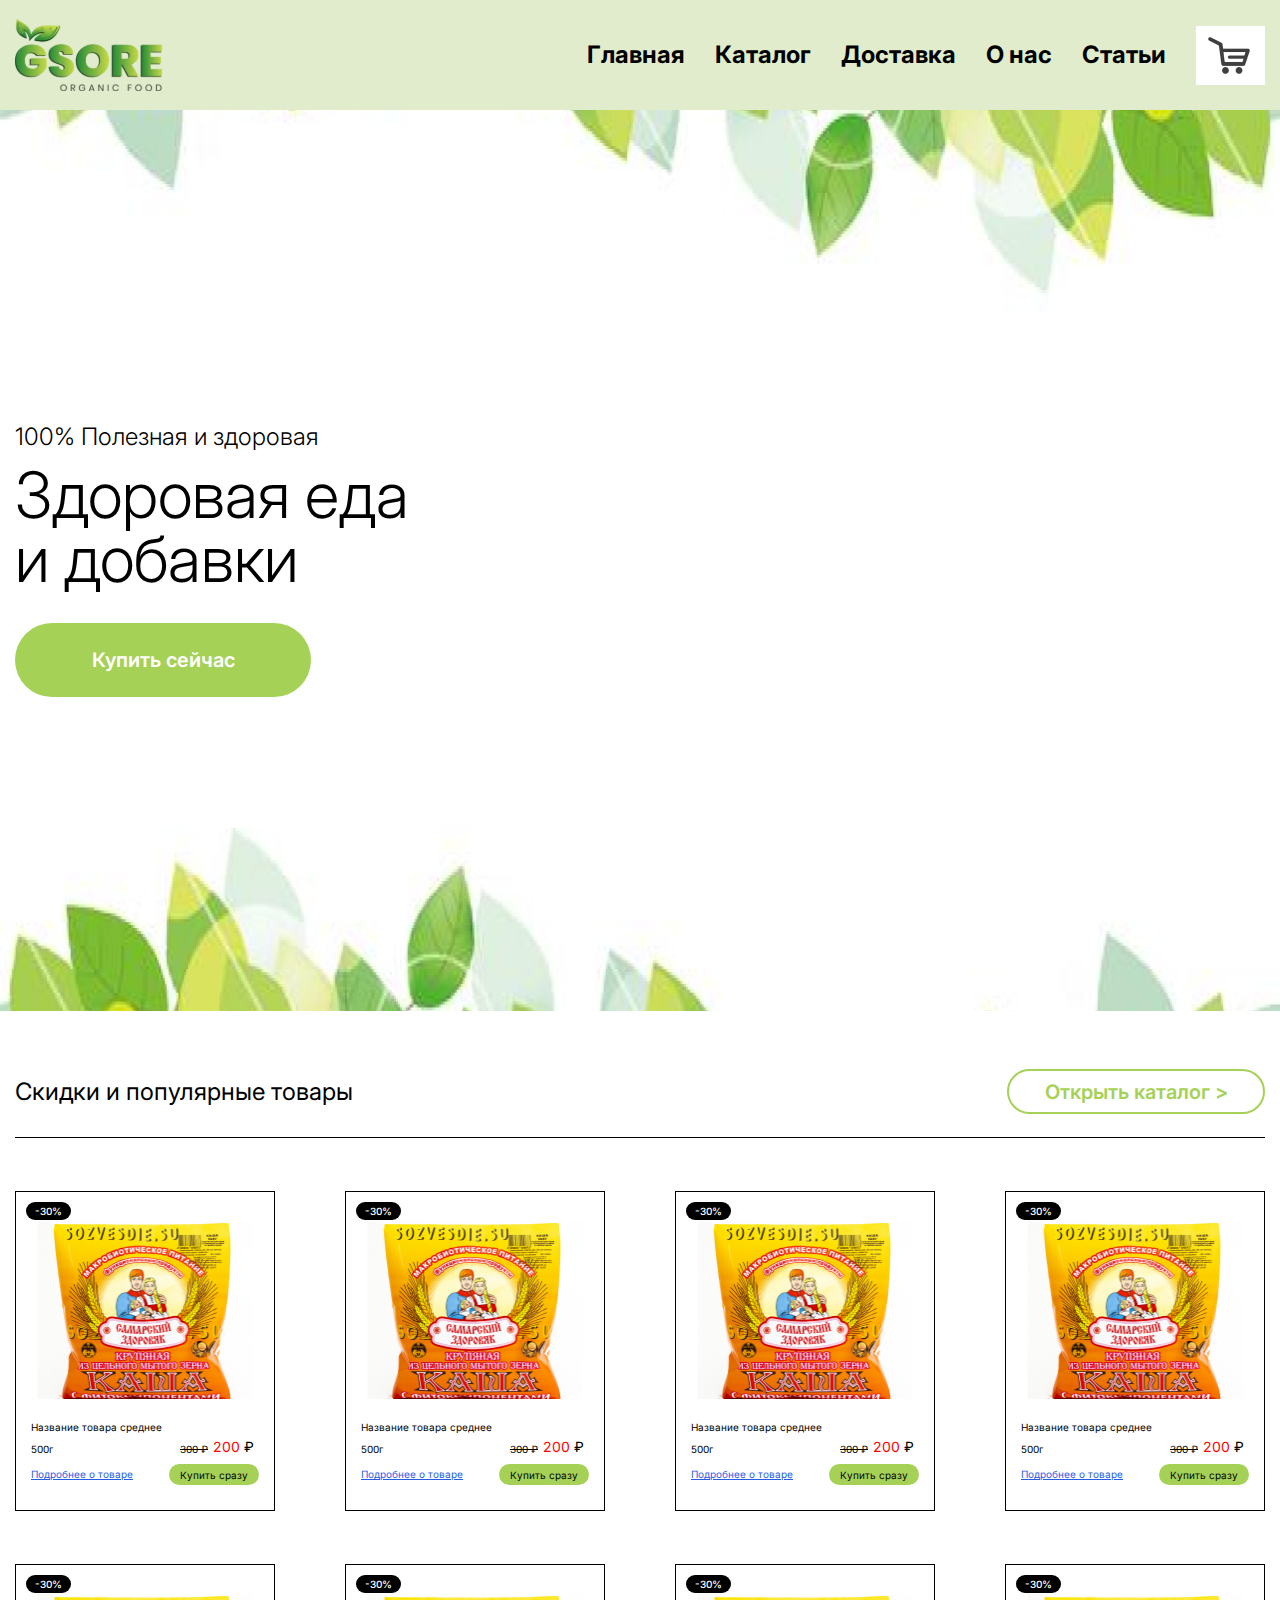
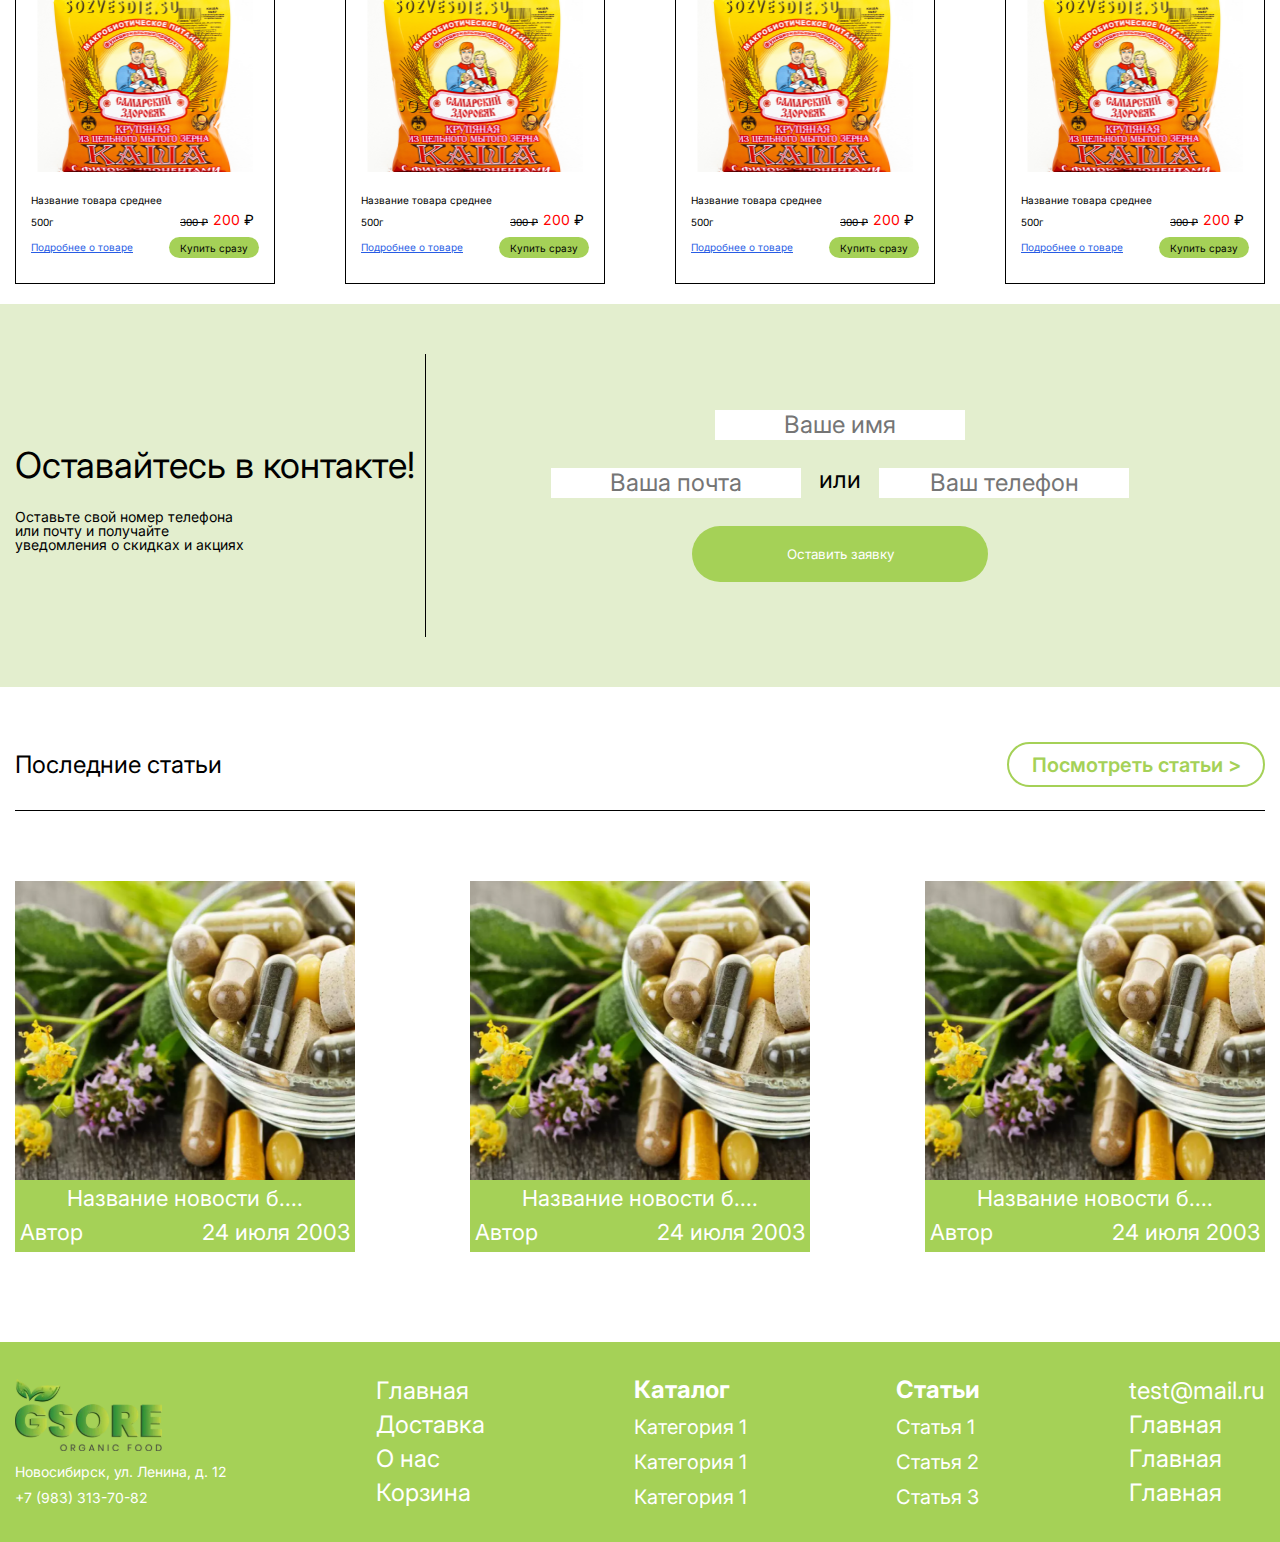
==== src/index.html @ dcba1edc "Каталог" ====
<!doctype html>
<html lang="en">
<head>
    <meta charset="UTF-8">
    <meta name="viewport"
          content="width=device-width, user-scalable=no, initial-scale=1.0, maximum-scale=1.0, minimum-scale=1.0">
    <meta http-equiv="X-UA-Compatible" content="ie=edge">
    <title>GSore</title>
    <link rel="stylesheet" href="css/reset.css">
    <link rel="stylesheet" href="css/style.css">
</head>
<body>
<header>
    <div class="container mr_flex">
        <div class="logo"><svg width="147" height="72" viewBox="0 0 147 72" fill="none" xmlns="http://www.w3.org/2000/svg" xmlns:xlink="http://www.w3.org/1999/xlink">
            <rect width="147" height="72" fill="url(#pattern0)"/>
            <defs>
                <pattern id="pattern0" patternContentUnits="objectBoundingBox" width="1" height="1">
                    <use xlink:href="#image0_10_17" transform="translate(0 -0.00529543) scale(0.00334448 0.00682832)"/>
                </pattern>
                <image id="image0_10_17" width="299" height="148" xlink:href="[data-uri]"/>
            </defs>
        </svg>
        </div>
        <div class="nav">
            <a href="index.html" class="nav-text">Главная</a>
            <a href="catalog.html" class="nav-text">Каталог</a>
            <a href="#" class="nav-text">Доставка</a>
            <a href="#" class="nav-text">О нас</a>
            <a href="#" class="nav-text">Статьи</a>
            <div class="nav-cart"><img src="img/cart.png"  class="nav-cart" alt="Oops im sorry">
            </div>
        </div>
    </div>
</header>
<main>
    <section class="hero">
        <div class="container hero_flex">
            <div class="title_container">
                <p class="health">100% Полезная и здоровая</p>
                <h1 class="food">Здоровая еда<br>и добавки</h1>
                <button class="buy-now">Купить сейчас</button>
            </div>
        </div>
    </section>
    <section class="products">
        <div class="container">
            <div class="inf_container">
                <p class="left_part">Скидки и популярные товары</p>
                <button  class="right_part">Открыть каталог ></button>
            </div>
            <hr>
            <div class="item-list">
                <div class="item">
                    <div class="sale-count">-30%</div>
                    <div class="item_container">
                        <div class="item-pic">
                            <img class="item-pic" src="img/sozvezdie.png" alt="Oops!!">
                        </div>
                        <div class="item-title-container item-text">Название товара среднее</div>
                        <div class="weight_price">
                            <p class="weight item-text">500г</p>
                            <div class="price">
                                <p class="old_price item-text">300 ₽</p>
                                <p class="new_price"><span class="red">200</span> ₽</p>
                            </div>
                        </div>
                        <div class="buy_more">
                            <a href="#" class="more item-text">Подробнее о товаре</a>
                            <button class="buy item-text">Купить сразу</button>
                        </div>
                    </div>
                </div>
                <div class="item">
                    <div class="sale-count">-30%</div>
                    <div class="item_container">
                        <div class="item-pic">
                            <img class="item-pic" src="img/sozvezdie.png" alt="Oops!!">
                        </div>
                        <div class="item-title-container item-text">Название товара среднее</div>
                        <div class="weight_price">
                            <p class="weight item-text">500г</p>
                            <div class="price">
                                <p class="old_price item-text">300 ₽</p>
                                <p class="new_price"><span class="red">200</span> ₽</p>
                            </div>
                        </div>
                        <div class="buy_more">
                            <a href="#" class="more item-text">Подробнее о товаре</a>
                            <button class="buy item-text">Купить сразу</button>
                        </div>
                    </div>
                </div>
                <div class="item">
                    <div class="sale-count">-30%</div>
                    <div class="item_container">
                        <div class="item-pic">
                            <img class="item-pic" src="img/sozvezdie.png" alt="Oops!!">
                        </div>
                        <div class="item-title-container item-text">Название товара среднее</div>
                        <div class="weight_price">
                            <p class="weight item-text">500г</p>
                            <div class="price">
                                <p class="old_price item-text">300 ₽</p>
                                <p class="new_price"><span class="red">200</span> ₽</p>
                            </div>
                        </div>
                        <div class="buy_more">
                            <a href="#" class="more item-text">Подробнее о товаре</a>
                            <button class="buy item-text">Купить сразу</button>
                        </div>
                    </div>
                </div>
                <div class="item">
                    <div class="sale-count">-30%</div>
                    <div class="item_container">
                        <div class="item-pic">
                            <img class="item-pic" src="img/sozvezdie.png" alt="Oops!!">
                        </div>
                        <div class="item-title-container item-text">Название товара среднее</div>
                        <div class="weight_price">
                            <p class="weight item-text">500г</p>
                            <div class="price">
                                <p class="old_price item-text">300 ₽</p>
                                <p class="new_price"><span class="red">200</span> ₽</p>
                            </div>
                        </div>
                        <div class="buy_more">
                            <a href="#" class="more item-text">Подробнее о товаре</a>
                            <button class="buy item-text">Купить сразу</button>
                        </div>
                    </div>
                </div>
            </div>
            <div class="item-list">
                <div class="item">
                    <div class="sale-count">-30%</div>
                    <div class="item_container">
                        <div class="item-pic">
                            <img class="item-pic" src="img/sozvezdie.png" alt="Oops!!">
                        </div>
                        <div class="item-title-container item-text">Название товара среднее</div>
                        <div class="weight_price">
                            <p class="weight item-text">500г</p>
                            <div class="price">
                                <p class="old_price item-text">300 ₽</p>
                                <p class="new_price"><span class="red">200</span> ₽</p>
                            </div>
                        </div>
                        <div class="buy_more">
                            <a href="#" class="more item-text">Подробнее о товаре</a>
                            <button class="buy item-text">Купить сразу</button>
                        </div>
                    </div>
                </div>
                <div class="item">
                    <div class="sale-count">-30%</div>
                    <div class="item_container">
                        <div class="item-pic">
                            <img class="item-pic" src="img/sozvezdie.png" alt="Oops!!">
                        </div>
                        <div class="item-title-container item-text">Название товара среднее</div>
                        <div class="weight_price">
                            <p class="weight item-text">500г</p>
                            <div class="price">
                                <p class="old_price item-text">300 ₽</p>
                                <p class="new_price"><span class="red">200</span> ₽</p>
                            </div>
                        </div>
                        <div class="buy_more">
                            <a href="#" class="more item-text">Подробнее о товаре</a>
                            <button class="buy item-text">Купить сразу</button>
                        </div>
                    </div>
                </div>
                <div class="item">
                    <div class="sale-count">-30%</div>
                    <div class="item_container">
                        <div class="item-pic">
                            <img class="item-pic" src="img/sozvezdie.png" alt="Oops!!">
                        </div>
                        <div class="item-title-container item-text">Название товара среднее</div>
                        <div class="weight_price">
                            <p class="weight item-text">500г</p>
                            <div class="price">
                                <p class="old_price item-text">300 ₽</p>
                                <p class="new_price"><span class="red">200</span> ₽</p>
                            </div>
                        </div>
                        <div class="buy_more">
                            <a href="#" class="more item-text">Подробнее о товаре</a>
                            <button class="buy item-text">Купить сразу</button>
                        </div>
                    </div>
                </div>
                <div class="item">
                    <div class="sale-count">-30%</div>
                    <div class="item_container">
                        <div class="item-pic">
                            <img class="item-pic" src="img/sozvezdie.png" alt="Oops!!">
                        </div>
                        <div class="item-title-container item-text">Название товара среднее</div>
                        <div class="weight_price">
                            <p class="weight item-text">500г</p>
                            <div class="price">
                                <p class="old_price item-text">300 ₽</p>
                                <p class="new_price"><span class="red">200</span> ₽</p>
                            </div>
                        </div>
                        <div class="buy_more">
                            <a href="#" class="more item-text">Подробнее о товаре</a>
                            <button class="buy item-text">Купить сразу</button>
                        </div>
                    </div>
                </div>
            </div>
        </div>
    </section>
    <section class="contacts">
        <div class="container contacts_flex">
            <div class="contact_title_container">
                <h2 class="stay">Оставайтесь в контакте!</h2>
                <p class="description">Оставьте свой номер телефона<br>
                    или почту и получайте<br>
                    уведомления о скидках и акциях</p>
            </div>
            <div class="forms">
                <div class="form_name">
                    <input class="form_height form_text" type="text" placeholder="Ваше имя">
                </div>
                <br><br>
                <div class="email_tel">
                    <input class="form_height form_text" type="email" placeholder="Ваша почта">
                    <p class="or form_text">или</p>
                    <input class="form_height form_text" type="tel" placeholder="Ваш телефон">
                </div>
                <br><br>
                <div class="submit_application">
                    <input class="submit_application_" type="submit" value="Оставить заявку">
                </div>
            </div>
        </div>
    </section>
    <section class="articles">
        <div class="container">
            <div class="inf_container">
                <p class="left_part">Последние статьи</p>
                <button  class="right_part">Посмотреть статьи ></button>
            </div>
            <hr>
            <div class="articles_list">
                <article>
                    <div class="arcticle_pic">
                        <img  class="arcticle_pic" src="img/health.png" alt="Oops im sorry!!!">
                    </div>
                    <div class="article_title_container">
                    <p class="name white-big">Название новости б....</p>
                    <div class="article_inf_container">
                        <p class="author white-big">Автор</p>
                        <p class="date white-big">24 июля 2003</p>
                    </div>
                    </div>
                </article>
                <article>
                    <div class="arcticle_pic">
                        <img  class="arcticle_pic" src="img/health.png" alt="Oops im sorry!!!">
                    </div>
                    <div class="article_title_container">
                        <p class="name white-big">Название новости б....</p>
                        <div class="article_inf_container">
                            <p class="author white-big">Автор</p>
                            <p class="date white-big">24 июля 2003</p>
                        </div>
                    </div>
                </article>
                <article>
                    <div class="arcticle_pic">
                        <img  class="arcticle_pic" src="img/health.png" alt="Oops im sorry!!!">
                    </div>
                    <div class="article_title_container">
                        <p class="name white-big">Название новости б....</p>
                        <div class="article_inf_container">
                            <p class="author white-big">Автор</p>
                            <p class="date white-big">24 июля 2003</p>
                        </div>
                    </div>
                </article>
            </div>
        </div>
    </section>
</main>
<footer>
    <div class="container footer_flex">
        <div class="footer_logo">
            <svg width="147" height="72" viewBox="0 0 147 72" fill="none" xmlns="http://www.w3.org/2000/svg" xmlns:xlink="http://www.w3.org/1999/xlink">
                <rect width="147" height="72" fill="url(#pattern0)"/>
                <defs>
                    <pattern id="pattern0" patternContentUnits="objectBoundingBox" width="1" height="1">
                        <use xlink:href="#image0_24_161" transform="translate(0 -0.00529543) scale(0.00334448 0.00682832)"/>
                    </pattern>
                    <image id="image0_24_161" width="299" height="148" xlink:href="[data-uri]"/>
                </defs>
            </svg>
        <p class="footer_address footer_text">Новосибирск, ул. Ленина, д. 12</p>
        <p class="footer_tel footer_text">+7 (983) 313-70-82</p>

        </div>
        <div class="footer_nav">
            <a href="#" class="href_text">Главная</a>
            <a href="#" class="href_text lol">Доставка</a>
            <a href="#" class="href_text lol">О нас</a>
            <a href="#" class="href_text lol">Корзина</a>
        </div>
        <div class="footer_catalog">
            <a href="#" class="footer_title">Каталог</a>
            <a href="#" class="footer_category">Категория 1</a>
            <a href="#" class="footer_category">Категория 1</a>
            <a href="#" class="footer_category">Категория 1</a>
        </div>
        <div class="footer_articles">
            <a href="#" class="footer_title">Статьи</a>
            <a href="#" class="footer_articlesS">Статья 1</a>
            <a href="#" class="footer_articlesS">Статья 2</a>
            <a href="#" class="footer_articlesS">Статья 3</a>
        </div>
        <div class="footer_mail">
            <a href="#" class="href_text">test@mail.ru</a>
            <a href="#" class="href_text lol">Главная</a>
            <a href="#" class="href_text lol">Главная</a>
            <a href="#" class="href_text lol">Главная</a>
        </div>
    </div>
</footer>
</body>
</html>
---- src/css/style.css ----
@import url('https://fonts.googleapis.com/css2?family=Inter:wght@100;400;800&family=Open+Sans:wght@500&family=Quicksand:wght@600&display=swap');
*{
    font-family: "Inter",sans-serif;
    box-sizing: border-box;
}

.container {
    max-width: 1367px;
    padding: 0 15px;
    margin: 0 auto;
}

header{
    height: 110px;
    width: 100%;
    background-color: #E0ECCB;
}

.mr_flex{
    display: flex;
    flex-flow: row wrap;
    justify-content: space-between;
}

.logo{
    width: 147px;
    height: 72px;
    align-self: center;
}

.nav{
    display: flex;
    flex-flow: row wrap;
    justify-content: space-between;
}

.nav-text{
    font-weight: bold;
    color: #010101;
    font-size: 24px;
    font-weight: bold;
    padding-right: 30px;
    line-height: 110px;
}

.nav-cart{
    width: 69px;
    height: 59px;
    align-self: center;
}

.hero{
    background: url("../img/hero-background.png") 100% 100%/ 100% 100%;
    height: 901px;
    width: 100%;
}

.hero_flex{
    display: flex;
    height: 100%;
    align-items: center;
    justify-content: flex-start;
}

.health{
    font-size: 24px;
    font-weight: 300;
    padding-bottom: 14px;
}

.food{
    font-size: 64px;
    font-weight: 300;
    padding-bottom: 32px;
}

.buy-now{
    background-color: #A5D157;
    border-radius: 50px;
    width: 296px;
    height: 74px;
    font-size: 20px;
    font-weight: 600;
    color: white;
}

.products{
    margin-top: 58px;
}

.inf_container{
    display: flex;
    flex-flow: row wrap;
    justify-content: space-between;
}

.left_part{
    font-size: 24px;
    font-weight: 400;
    color: black;
    align-self: center;
}

.right_part{
    width: 258px;
    height: 45px;
    background-color: white;
    border: 2px #A5D157 solid;
    color: #A5D157;
    font-size: 20px;
    font-weight: 600;
    border-radius: 40px;
}

hr{
    margin-top: 23px;
    width: 100%;
    background-color: #000000;
    height: 1px;
}

.item-list{
    display: flex;
    flex-flow: row wrap;
    justify-content: space-between;
}

.w-60prcnt{
    width: 70%;
}

.item{
    margin-top: 53px;
    width: 260px;
    height: 320px;
    border: 1px solid #000000;
    display: flex;
    flex-flow: column;
}

.item1{
    margin-top: 34px;
    width: 260px;
    height: 339px;
    display: flex;
    flex-flow: column;
}

.buy_immediately{
    background: #A5D157;
    height: 31px;
    width: 201px;
    border-radius: 40px;
    display: flex;
    justify-content: center;
}

.buy_more1_img{
    width: 27px;
    height: 23px;
    margin-top: 4px;
    margin-left: 4px;
}

.item_container{
    display: flex;
    flex-flow: column;
    padding: 0 15px 15px 15px;
}

.item-pic{
    align-self: center;
}

.item-text{
    font-size: 10px;
}

.item-text1{
    color: white;
    font-size: 14px;
    line-height: 31px;
}

.item-title-container{
    padding-top: 23px;
}

.sale-count{
    background: black;
    color: white;
    width: 44.83px;
    height: 18.4px;
    border-radius: 40px;
    font-size: 10px;
    text-align: center;
    line-height: 18.4px;
    font-weight: 500;
    margin: 10px 0 0 10px;
}

.item-pic{
    width: 216.29px;
    height: 178.91px;
}

.weight_price{
    display: flex;
    flex-flow: row;
    justify-content: space-between;
    padding-top: 8px;
}

.weight,.old_price{
    padding-top: 4px;
}

.old_price,.new_price{
    padding-right: 5px;
}

.red{
    color: red;
}

.old_price{
    text-decoration: line-through;
}

.price{
    display: flex;
}

.buy_more{
    display: flex;
    flex-flow: row;
    justify-content: space-between;
    padding-top: 10px;
}

.buy_more1{
    display: flex;
    justify-content: center;
    margin-top: 17px;
}

.more{
    color: #275CE5;
    text-decoration: underline;
    line-height: 20.45px;
}

.buy{
    background: #A5D157;
    border-radius: 40px;
    width: 89.66px;
    height: 20.45px;
}

article{
    margin-top: 70px;
    width: 340px;
}

.articles{
    margin-top: 55px;
    padding-bottom: 90px;
}

.articles_list{
    display: flex;
    flex-flow: row wrap;
    justify-content: space-between;
}

.arcticle_pic{
    width: 340px;
    height: 299px;
}

.article_title_container{
    background: #A5D157;
    height: 72px;
    display: flex;
    flex-flow: column;
}

.article_inf_container{
    display: flex;
    flex-flow: row;
    justify-content: space-between;
    padding: 12px 5px 0 5px;
}

.white-big{
    color: white;
    font-size: 22px;
}

.name{
    padding-top: 7px;
    align-self: center;
}

.contacts{
    height: 383px;
    background: #E3EECE;
    margin-top: 20px;
}

.contacts_flex{
    height: 100%;
    display: flex;
    flex-flow: row;
}

.contact_title_container{
    border-right: 1px solid black;
    align-self: center;
    height: 283px;
}

.stay{
    font-size: 36px;
    padding-bottom: 27px;
    padding-top: 93px;
}

.stay,.description{
    padding-right: 10px;
}

.forms{
    align-self: center;
    display: flex;
    flex-flow: column;
    align-items: center;
    margin-left: 10%;
}


.email_tel{
    display: flex;
    flex-flow: row;
}

.form_height{
    height: 30px;
    width: 250px;
}

.form_text{
    color: black;
    font-weight: 400;
    font-size: 24px;
    text-align: center;
}

.or{
    padding: 0 18px 0 18px;
}

.submit_application_{
    width: 296px;
    height: 56px;
    background: #A5D157;
    color: white;
    text-align: center;
    border-radius: 50px;
}

footer{
    height: 200px;
    background: #A5D157;
}

.footer_flex{
    height: 100%;
    width: 100%;
    display: flex;
    flex-flow: row;
    align-items: center;
    justify-content: space-between;
}

.footer_flex a:visited{
    color: white;
}

.footer_text{
    font-size: 14px;
    color: white;
    padding-top: 12px;
}

.footer_nav, .footer_catalog, .footer_articles, .footer_mail{
    display: flex;
    flex-flow: column;
}

.href_text{
    font-size: 24px;
    color: white;
}

.lol{
    padding-top: 10px;
}

.footer_title{
    font-size: 24px;
    font-weight: 700;
    color: white;
}

.footer_category, .footer_articlesS{
    font-size: 20px;
    color: white;
    padding-top: 15px;
}

.footer_mail{
    justify-self: self-end;
}

.catalog{
    margin-top: 60px;
}

.catalog_title{
    display: inline-flex;
    font-size: 36px;
    font-weight: 600;
    color: black;
}

.boston_dynamic{
    position: absolute;
    font-size: 14px;
    font-weight: 400;
    color: #96A9C8;
}

.categories_items{
    padding-top: 30px;
    display: flex;
    flex-flow: row ;
    justify-content: space-between;
}

.pl-10{
    padding-left: 10px;
}

.pt-5{
    padding-top: 5px;
}

.fs-24{
    font-size: 24px;
}

.fw-600{
    font-weight: 600;
}

.fw-500{
    font-weight: 500;
}

.vanish{
    width: 10px;
}

.num_pages{
    width: 100%;
    display: flex;
    justify-content: center;
    margin-top: 35px;
}

.page{
    padding: 1.5px 2.5px;
    font-size: 24px;
    font-weight: 500;
}

.page:hover{
    background: #A5D157;
}

.active{
    background: #A5D157;
    font-weight: 700;
}
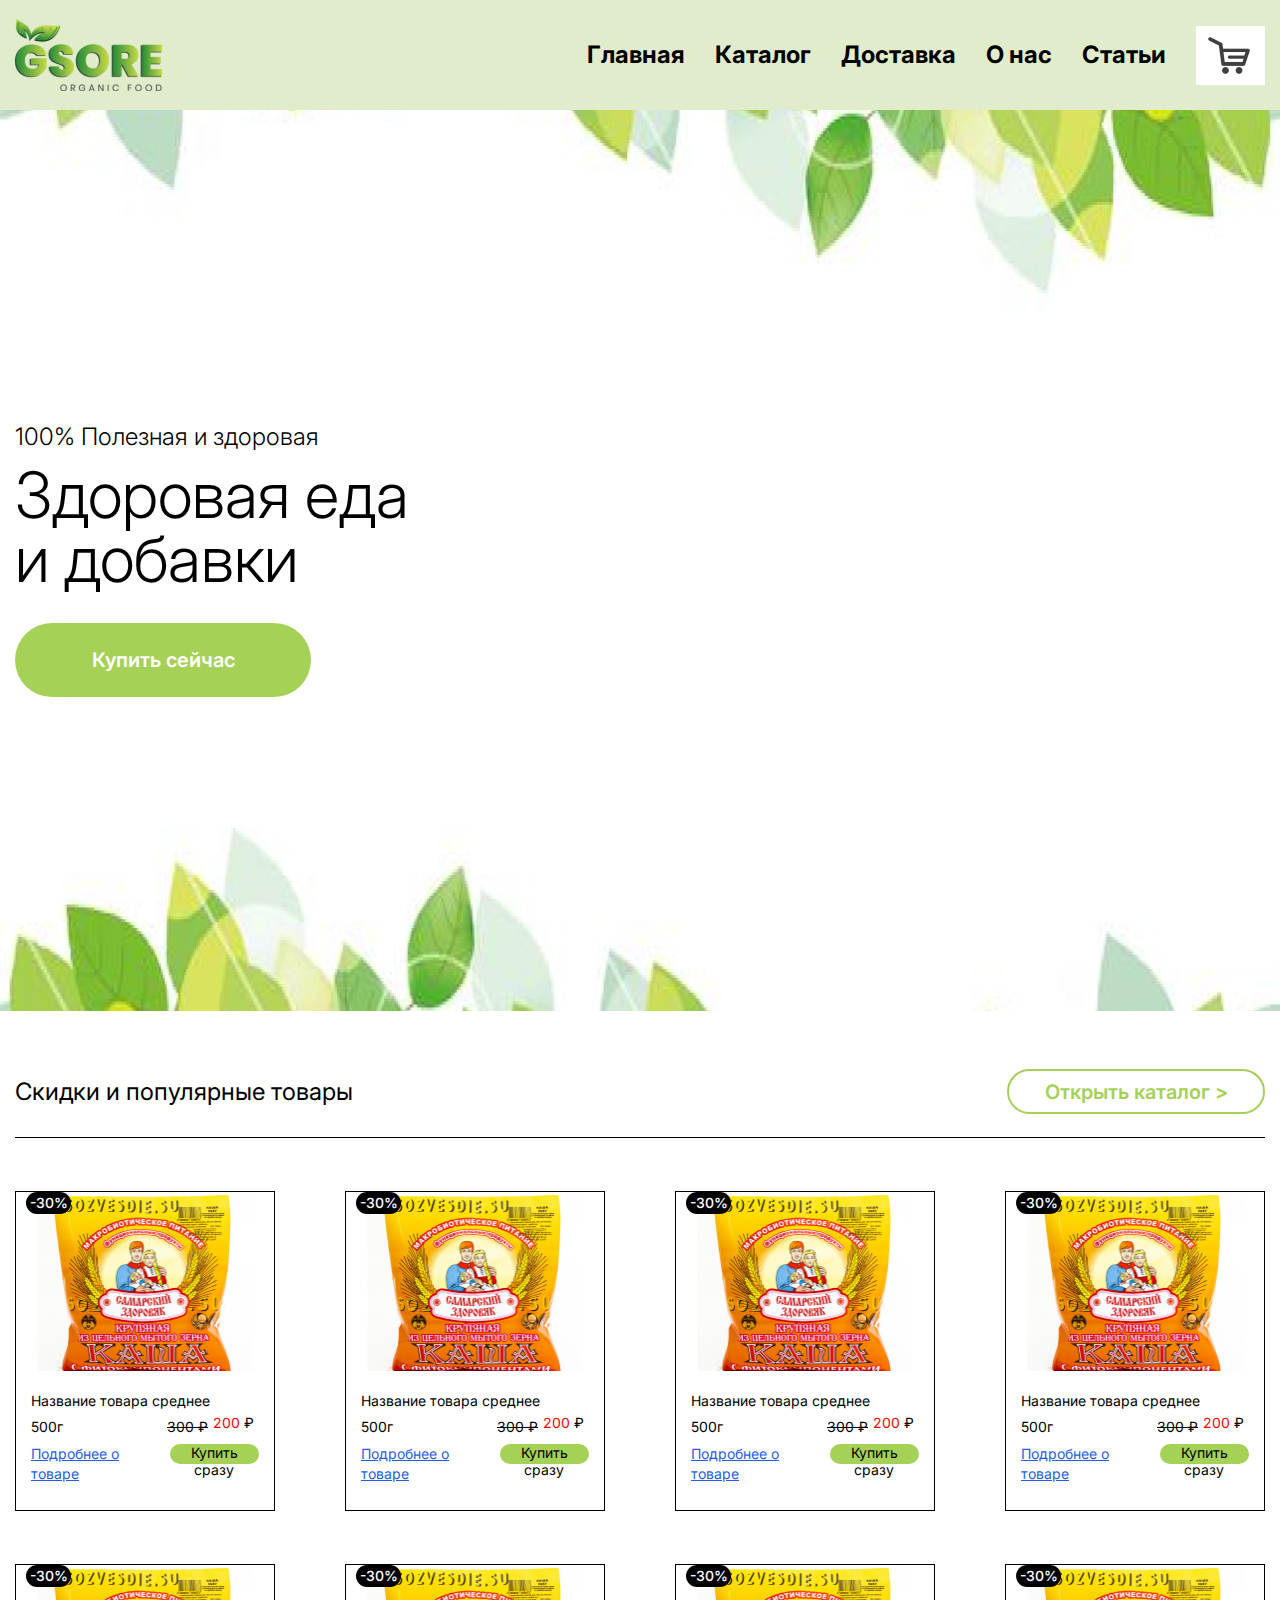
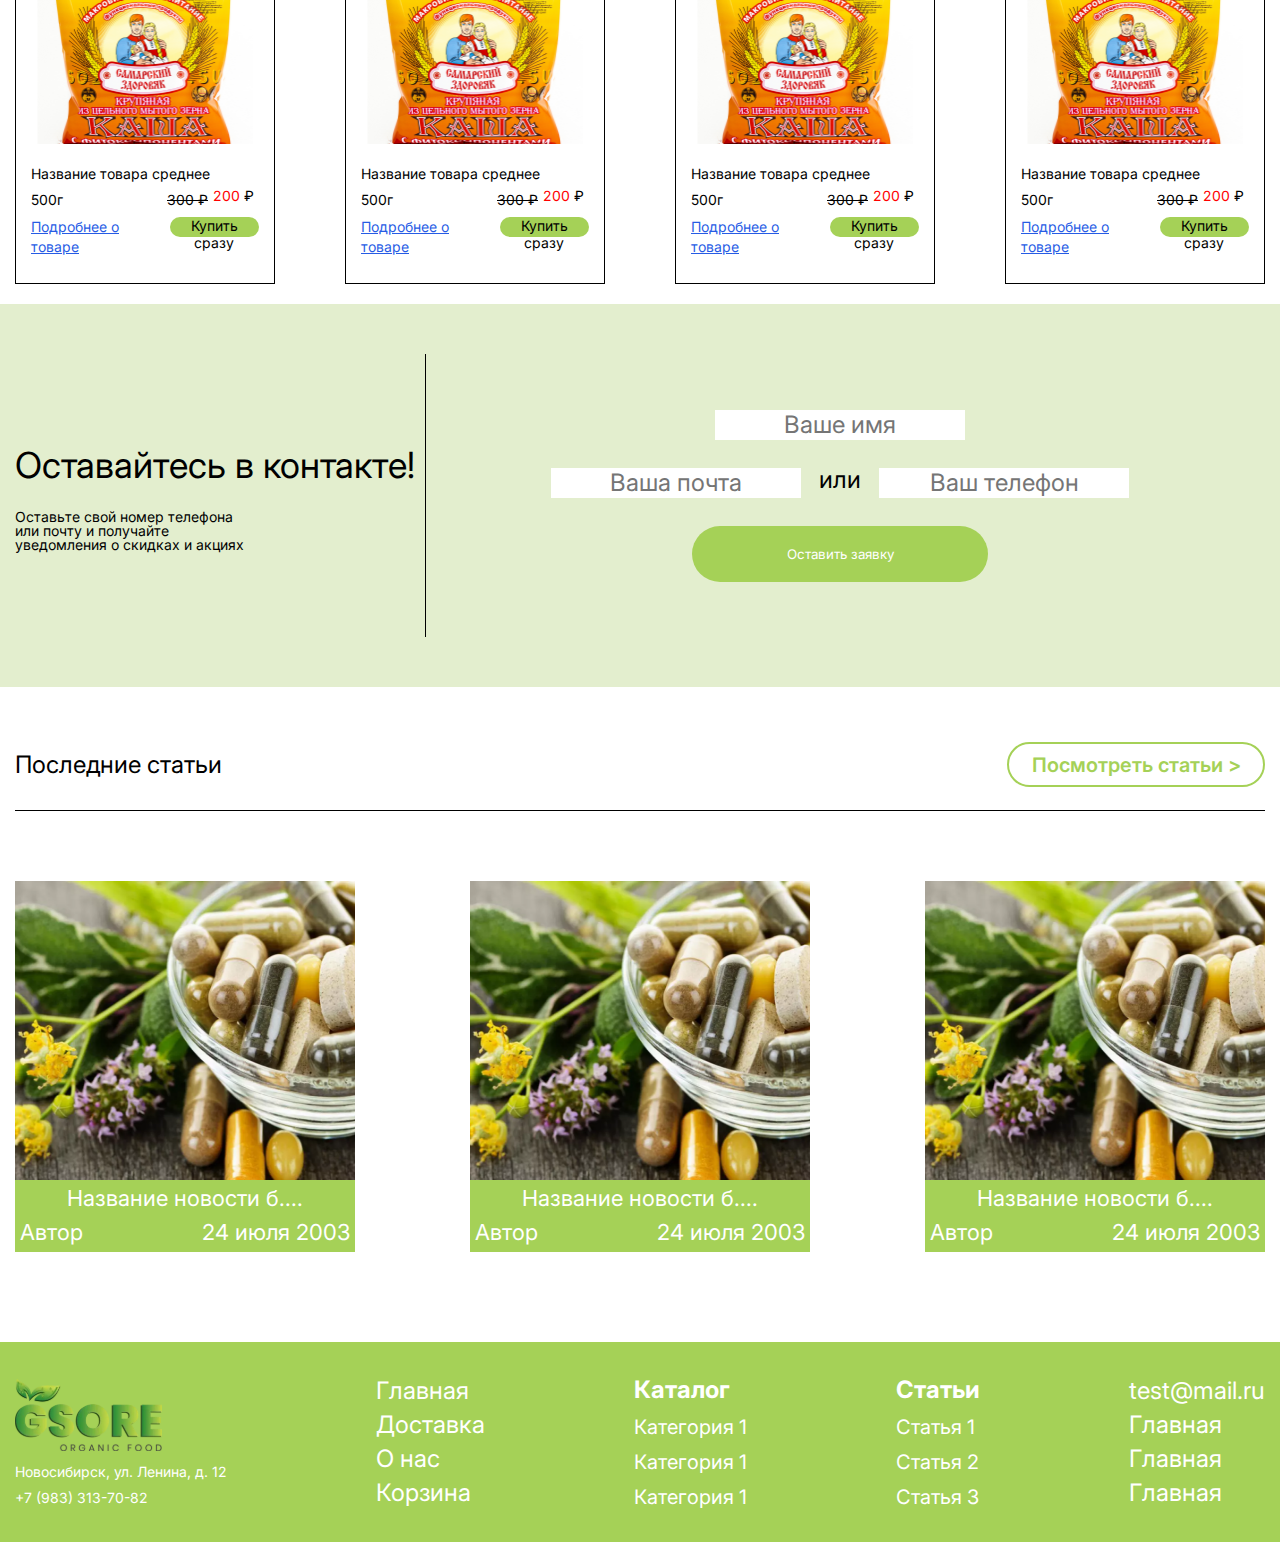
==== commit ae2813ae: "на всякий" ====
--- a/src/index.html
+++ b/src/index.html
@@ -8,6 +8,7 @@
     <title>GSore</title>
     <link rel="stylesheet" href="css/reset.css">
     <link rel="stylesheet" href="css/style.css">
+    <script src="js/slideout.min.js"></script>
 </head>
 <body>
 <header>
@@ -27,9 +28,9 @@
             <a href="catalog.html" class="nav-text">Каталог</a>
             <a href="#" class="nav-text">Доставка</a>
             <a href="#" class="nav-text">О нас</a>
-            <a href="#" class="nav-text">Статьи</a>
-            <div class="nav-cart"><img src="img/cart.png"  class="nav-cart" alt="Oops im sorry">
-            </div>
+            <a href="news.html" class="nav-text">Статьи</a>
+            <a  href="cart.html" class="nav-cart"><img src="img/cart.png"  class="nav-cart" alt="Oops im sorry">
+            </a>
         </div>
     </div>
 </header>
--- a/src/css/style.css
+++ b/src/css/style.css
@@ -148,10 +148,18 @@
 
 .buy_immediately{
     background: #A5D157;
-    height: 31px;
-    width: 201px;
-    border-radius: 40px;
-    display: flex;
+    height: 45px;
+    width: 100%;
+    border-radius: 15px;
+    display: flex;
+    flex-direction: column;
+    justify-content: center;
+    margin: auto auto auto;
+}
+
+.cart-add{
+    display: flex;
+    flex-direction: row;
     justify-content: center;
 }
 
@@ -167,18 +175,58 @@
     flex-flow: column;
     padding: 0 15px 15px 15px;
 }
-
+.category_choosen_underline::after{
+    content: "";
+    position: relative;
+    display: block;
+    height: 1px;
+    width: 100%;
+    margin-top: 7px;
+    background-color: #bebebe;
+}
+.category_choosen{
+    opacity: 1 !important;
+}
+
+.sub_cat{
+    padding-top: 10px !important;
+}
+
+.dropdown_porridge{
+    font-size: 18px;
+}
+
+.porridge{
+    width: fit-content;
+    opacity: 0.6;
+    transition: 0.3s;
+}
+
+.porridge:hover{
+    opacity: 1 !important;
+    cursor: pointer;
+}
+
+.cart_point_scalable{
+    display: flex;
+    flex-flow: column;
+    transition: 0.5s;
+}
+.cart_point_scalable:hover {
+    transform: scale(1.05); /* Увеличиваем масштаб */
+    cursor: pointer;
+   }
 .item-pic{
     align-self: center;
 }
 
 .item-text{
-    font-size: 10px;
+    font-size: 14px;
 }
 
 .item-text1{
     color: white;
-    font-size: 14px;
+    font-size: 18px;
     line-height: 31px;
 }
 
@@ -189,14 +237,15 @@
 .sale-count{
     background: black;
     color: white;
-    width: 44.83px;
-    height: 18.4px;
+    width: 45px;
+    height: 22px;
     border-radius: 40px;
-    font-size: 10px;
+    font-size: 14px;
     text-align: center;
-    line-height: 18.4px;
+    line-height: 22px;
     font-weight: 500;
-    margin: 10px 0 0 10px;
+    margin: 0 0 0 10px;
+    position: absolute;
 }
 
 .item-pic{
@@ -242,6 +291,11 @@
     display: flex;
     justify-content: center;
     margin-top: 17px;
+    transition: 0.5s;
+}
+.buy_more1:hover{
+    transform: scale(1.05);
+    cursor: pointer;
 }
 
 .more{
@@ -436,6 +490,7 @@
 
 .boston_dynamic{
     position: absolute;
+    margin-left: 5px;
     font-size: 14px;
     font-weight: 400;
     color: #96A9C8;
@@ -452,12 +507,28 @@
     padding-left: 10px;
 }
 
+.pl-30{
+    padding-left: 30px;
+}
+
 .pt-5{
     padding-top: 5px;
 }
 
+.pt-10{
+    padding-top: 10px;
+}
+
+.pt-15{
+    padding-top: 15px;
+}
+
 .fs-24{
     font-size: 24px;
+}
+
+.fs-14{
+    font-size: 14px;
 }
 
 .fw-600{
@@ -494,3 +565,23 @@
     font-weight: 700;
 }
 
+.news_title_container{
+    margin-top: 70px;
+}
+
+.news_title{
+    font-size: 36px;
+    font-weight: 600;
+    line-height: 44px;
+    letter-spacing: 0em;
+    text-align: left;
+
+}
+
+.news_hr{
+    margin-top: 0; !important;
+}
+
+.ptb-50{
+    padding: 50px 0;
+}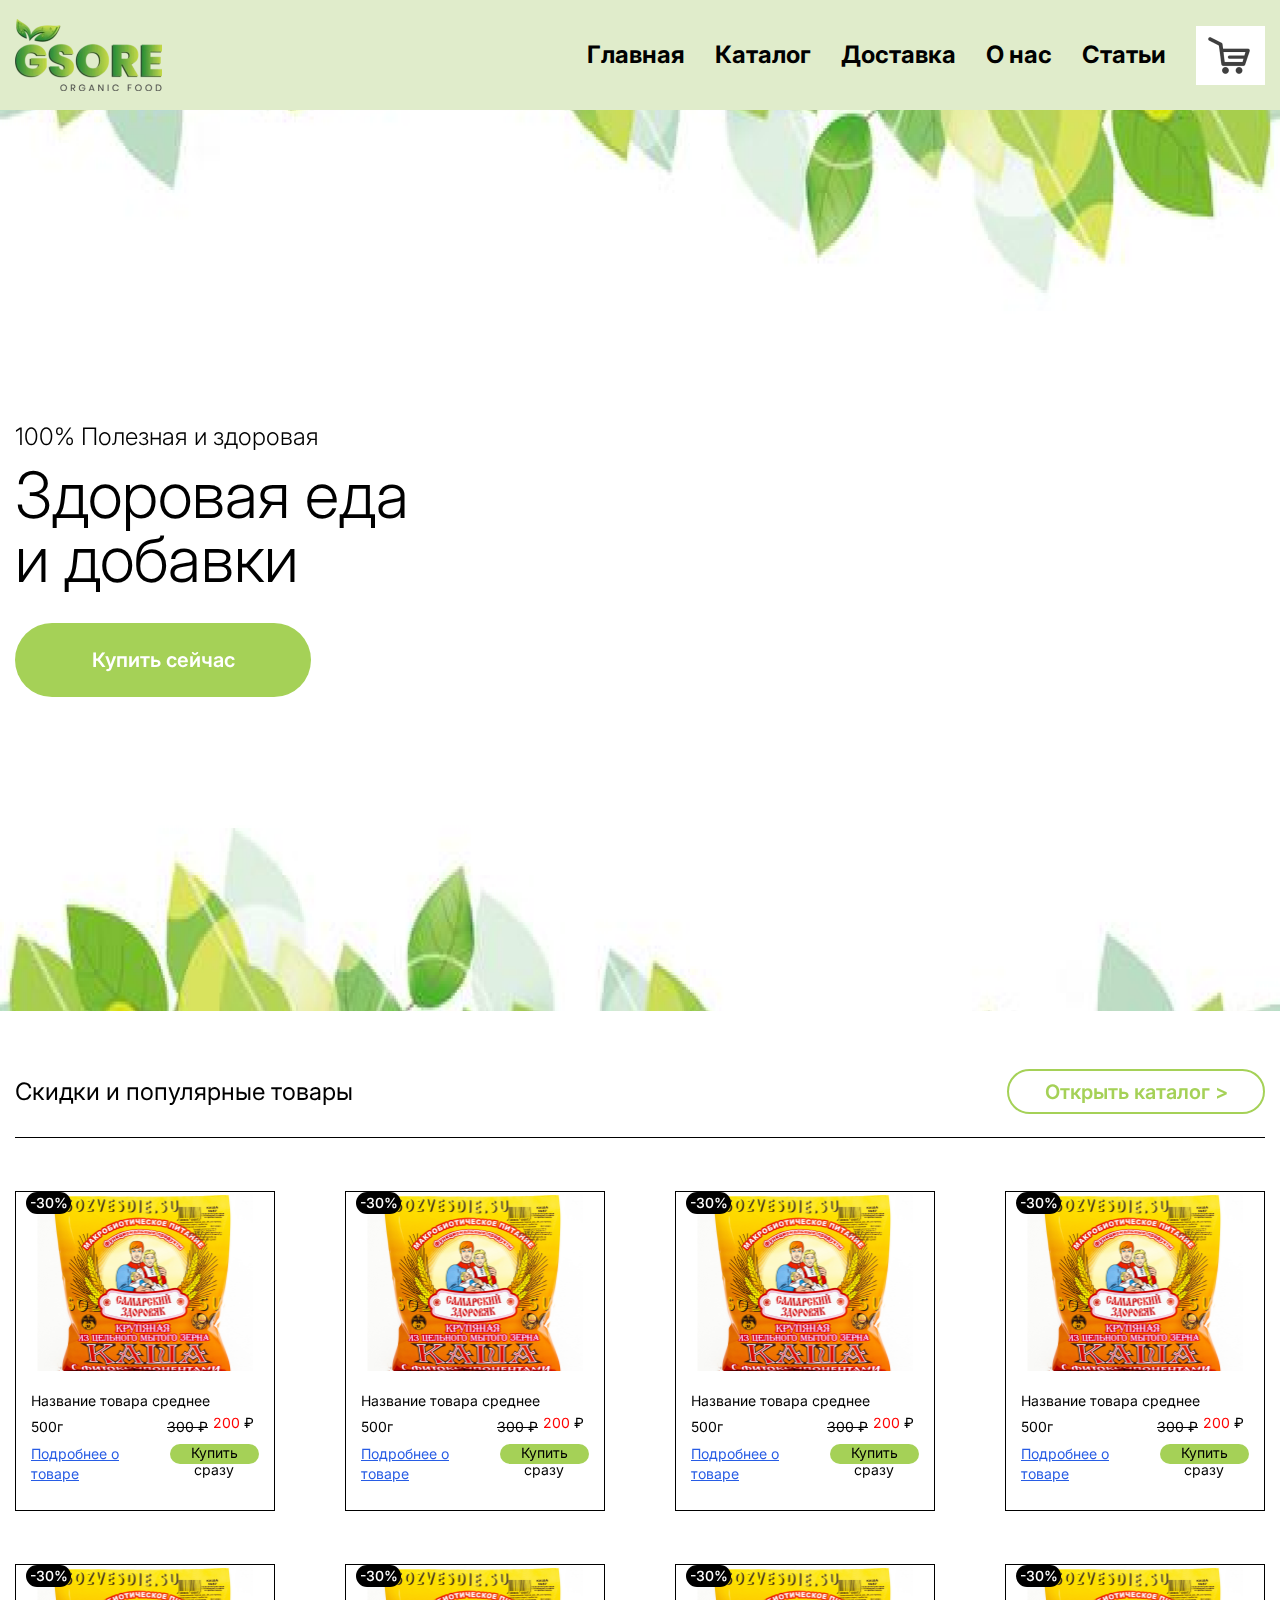
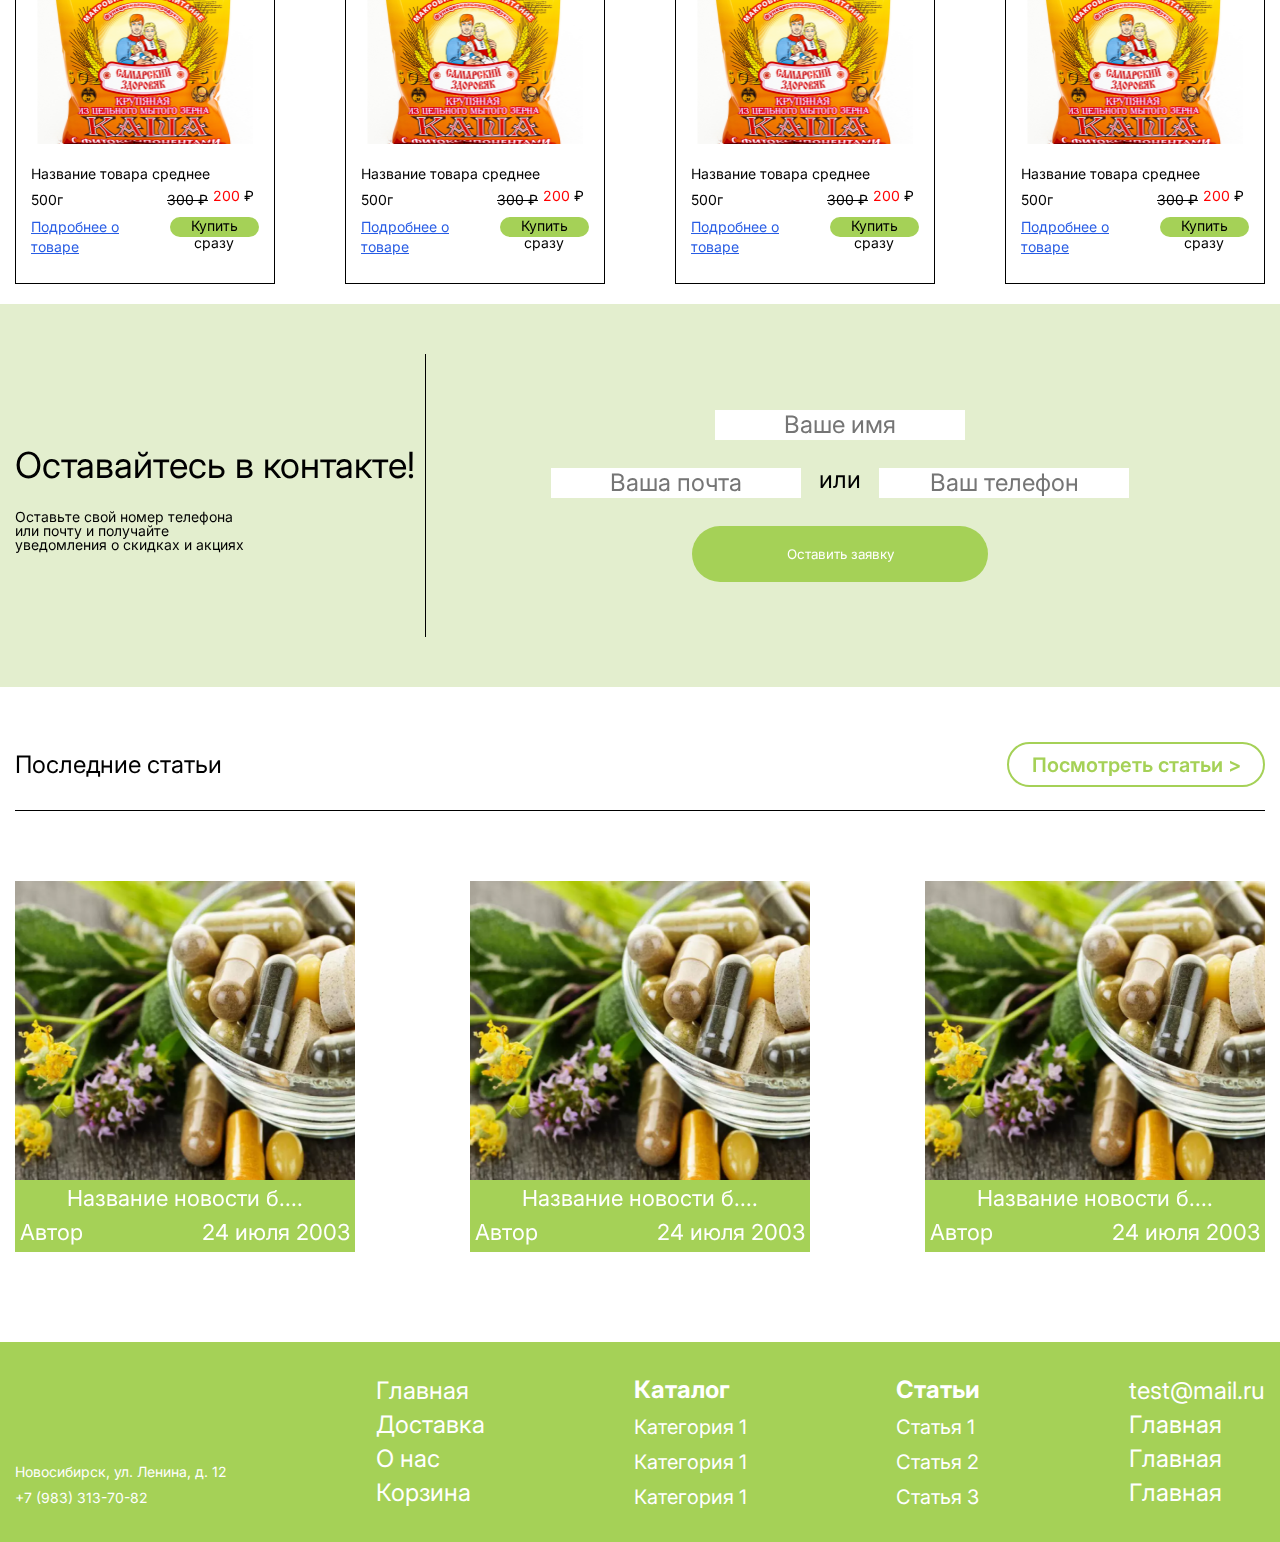
==== commit a5997358: "мобильная моя маленькая любимая оаоа мм))" ====
--- a/src/index.html
+++ b/src/index.html
@@ -8,20 +8,22 @@
     <title>GSore</title>
     <link rel="stylesheet" href="css/reset.css">
     <link rel="stylesheet" href="css/style.css">
-    <script src="js/slideout.min.js"></script>
 </head>
 <body>
-<header>
+<nav id="menu">
+    <div class="nav1">
+        <a href="index.html" class="nav-text">Главная</a>
+        <a href="catalog.html" class="nav-text">Каталог</a>
+        <a href="#" class="nav-text">Доставка</a>
+        <a href="#" class="nav-text">О нас</a>
+        <a href="news.html" class="nav-text">Статьи</a>
+        <a  href="cart.html" class="nav-cart"><img src="img/cart.png"  class="nav-cart" alt="Oops im sorry">
+        </a>
+    </div>
+</nav>
+<header class="comp_header">
     <div class="container mr_flex">
-        <div class="logo"><svg width="147" height="72" viewBox="0 0 147 72" fill="none" xmlns="http://www.w3.org/2000/svg" xmlns:xlink="http://www.w3.org/1999/xlink">
-            <rect width="147" height="72" fill="url(#pattern0)"/>
-            <defs>
-                <pattern id="pattern0" patternContentUnits="objectBoundingBox" width="1" height="1">
-                    <use xlink:href="#image0_10_17" transform="translate(0 -0.00529543) scale(0.00334448 0.00682832)"/>
-                </pattern>
-                <image id="image0_10_17" width="299" height="148" xlink:href="[data-uri]"/>
-            </defs>
-        </svg>
+        <div class="logo"><img id="logo" src="img/logo.png" alt="Oops">
         </div>
         <div class="nav">
             <a href="index.html" class="nav-text">Главная</a>
@@ -34,7 +36,34 @@
         </div>
     </div>
 </header>
-<main>
+<main id="panel">
+    <header class="mobile_header">
+        <div class="container mob_burger">
+            <div class="mob_logo"><svg width="82" height="40" viewBox="0 0 82 40" fill="none" xmlns="http://www.w3.org/2000/svg" xmlns:xlink="http://www.w3.org/1999/xlink">
+                <rect width="82" height="40" fill="url(#pattern0)"/>
+                <defs>
+                    <pattern id="pattern0" patternContentUnits="objectBoundingBox" width="1" height="1">
+                        <use xlink:href="#image0_84_3" transform="translate(0 -0.00735786) scale(0.00334448 0.00685619)"/>
+                    </pattern>
+                    <image id="image0_84_3" width="299" height="148" xlink:href="[data-uri]"/>
+                </defs>
+            </svg>
+            </div>
+            <button class="toggle-button burger">
+                <svg  width="33" height="4" viewBox="0 0 33 4" fill="none" xmlns="http://www.w3.org/2000/svg">
+                    <rect y="0.461548" width="33" height="3.07692" fill="white"/>
+                </svg>
+                <div class="invisible"></div>
+                <svg  width="33" height="4" viewBox="0 0 33 4" fill="none" xmlns="http://www.w3.org/2000/svg">
+                    <rect y="0.461548" width="33" height="3.07692" fill="white"/>
+                </svg>
+                <div class="invisible"></div>
+                <svg  width="33" height="4" viewBox="0 0 33 4" fill="none" xmlns="http://www.w3.org/2000/svg">
+                    <rect y="0.461548" width="33" height="3.07692" fill="white"/>
+                </svg>
+            </button>
+        </div>
+    </header>
     <section class="hero">
         <div class="container hero_flex">
             <div class="title_container">
@@ -332,5 +361,20 @@
         </div>
     </div>
 </footer>
+<script src="js/slideout.min.js"></script>
+<script>
+    var slideout = new Slideout({
+        'panel': document.getElementById('panel'),
+        'menu': document.getElementById('menu'),
+        'padding': 256,
+        'tolerance': 70,
+        'side': 'right',
+    });
+
+    // Toggle button
+    document.querySelector('.toggle-button').addEventListener('click', function() {
+        slideout.toggle();
+    });
+</script>
 </body>
 </html>--- a/src/css/style.css
+++ b/src/css/style.css
@@ -10,16 +10,89 @@
     margin: 0 auto;
 }
 
-header{
+.comp_header{
     height: 110px;
     width: 100%;
     background-color: #E0ECCB;
 }
 
+.mobile_header{
+    height: 62px;
+    width: 100%;
+    background-color: #E0ECCB;
+
+}
+
+.mob_burger{
+    height: 100%;
+    display: flex;
+    flex-flow: row;
+    justify-content: space-between;
+}
+
+.slideout-menu {
+    position: fixed;
+    top: 0;
+    bottom: 0;
+    width: 256px;
+    min-height: 100vh;
+    overflow-y: scroll;
+    -webkit-overflow-scrolling: touch;
+    z-index: 0;
+    display: none;
+}
+
+.slideout-menu-left {
+    left: 0;
+}
+
+.slideout-menu-right {
+    right: 0;
+}
+
+.slideout-panel {
+    position: relative;
+    z-index: 1;
+    will-change: transform;
+    background-color: #FFF; /* A background-color is required */
+    min-height: 100vh;
+}
+
+.slideout-open,
+.slideout-open body,
+.slideout-open .slideout-panel {
+    overflow: hidden;
+}
+
+.slideout-open .slideout-menu {
+    display: block;
+}
+
+#panel{
+    width: 100%;
+}
+
+.burger{
+    justify-content: center;
+    display: flex;
+    flex-flow: column;
+    background: none;
+}
+
+.invisible{
+    height: 4px;
+}
+
 .mr_flex{
     display: flex;
     flex-flow: row wrap;
     justify-content: space-between;
+}
+
+.mob_logo{
+    width: 82px;
+    height: 40px;
+    align-self: center;
 }
 
 .logo{
@@ -28,10 +101,21 @@
     align-self: center;
 }
 
+#logo{
+    width: 147px;
+    height: 72px;
+}
+
 .nav{
     display: flex;
     flex-flow: row wrap;
     justify-content: space-between;
+}
+
+.nav1{
+    display: flex;
+    flex-flow: column wrap;
+    align-items: center;
 }
 
 .nav-text{
@@ -584,4 +668,15 @@
 
 .ptb-50{
     padding: 50px 0;
-}+}
+
+@media (min-width: 992px) {
+    #menu, .mobile_header{
+        display: none;
+    }
+}
+@media (max-width: 991px) {
+    .comp_header{
+        display: none;
+    }
+}
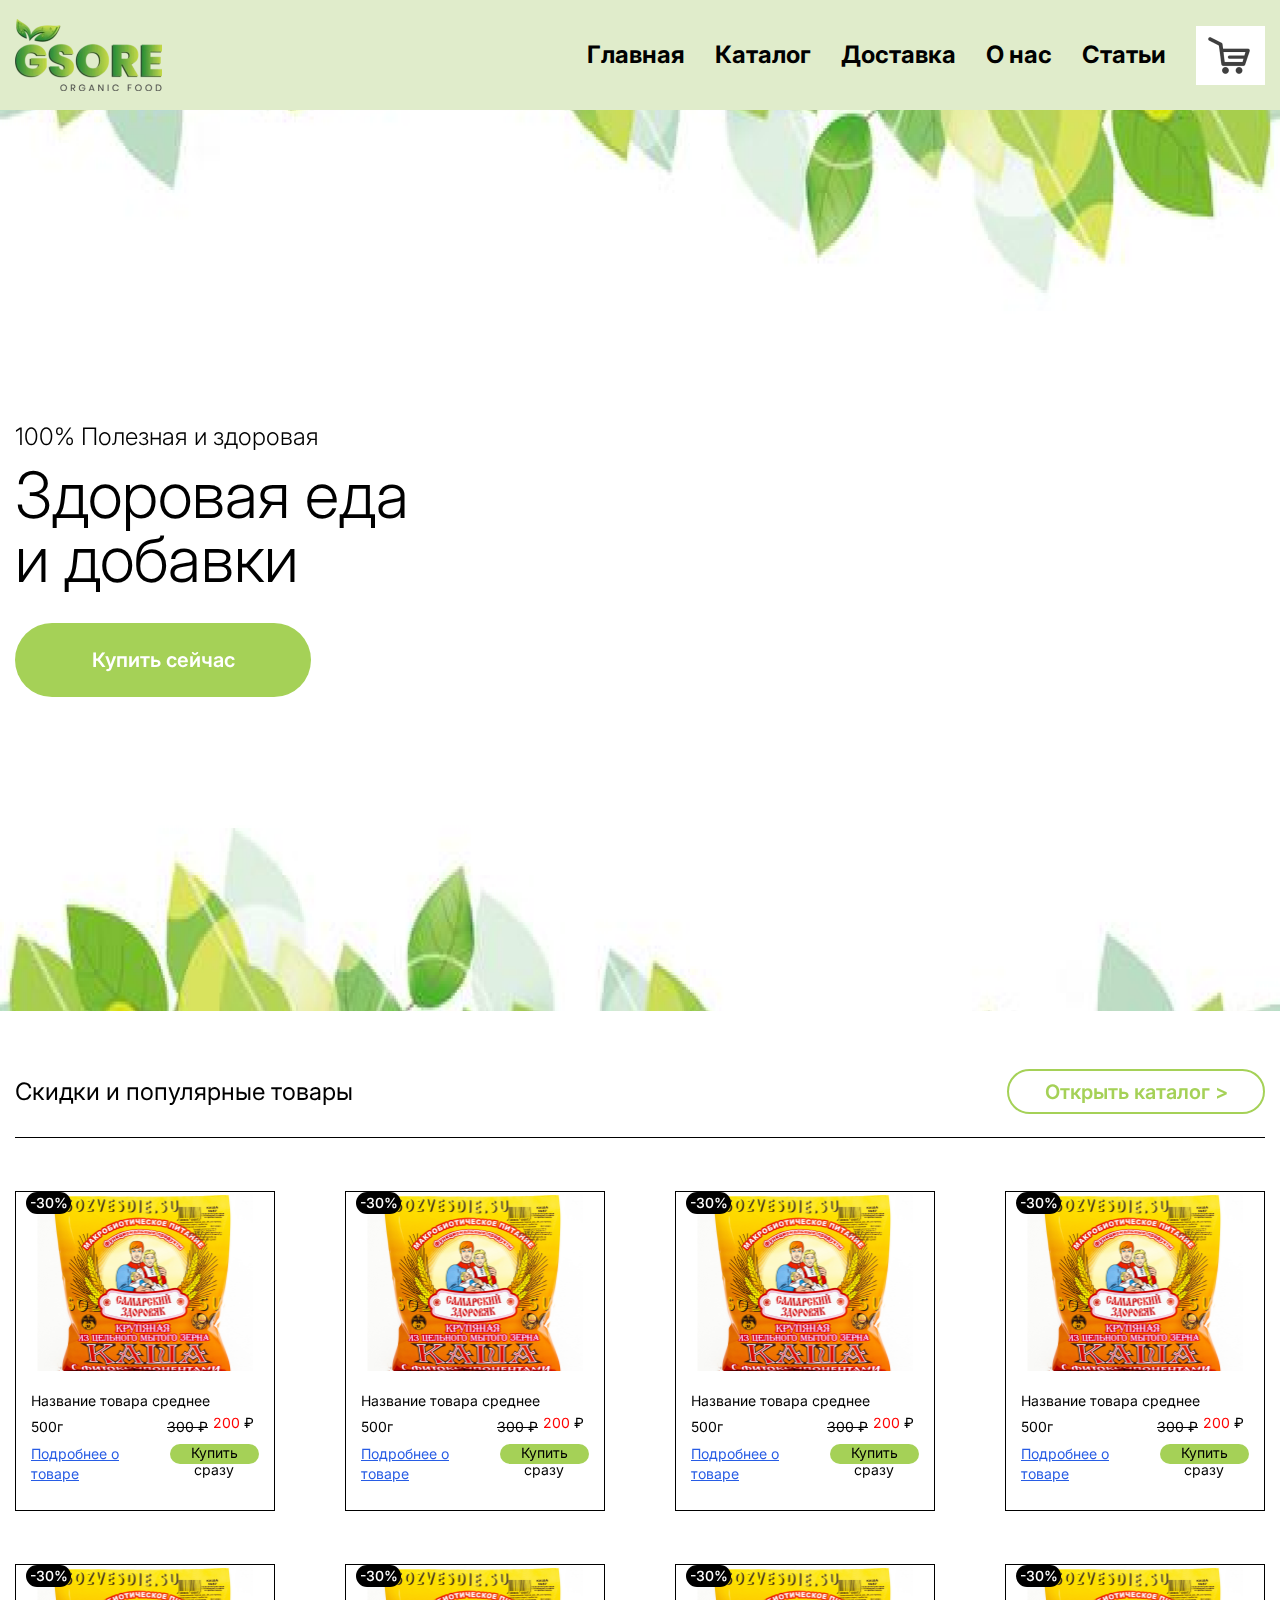
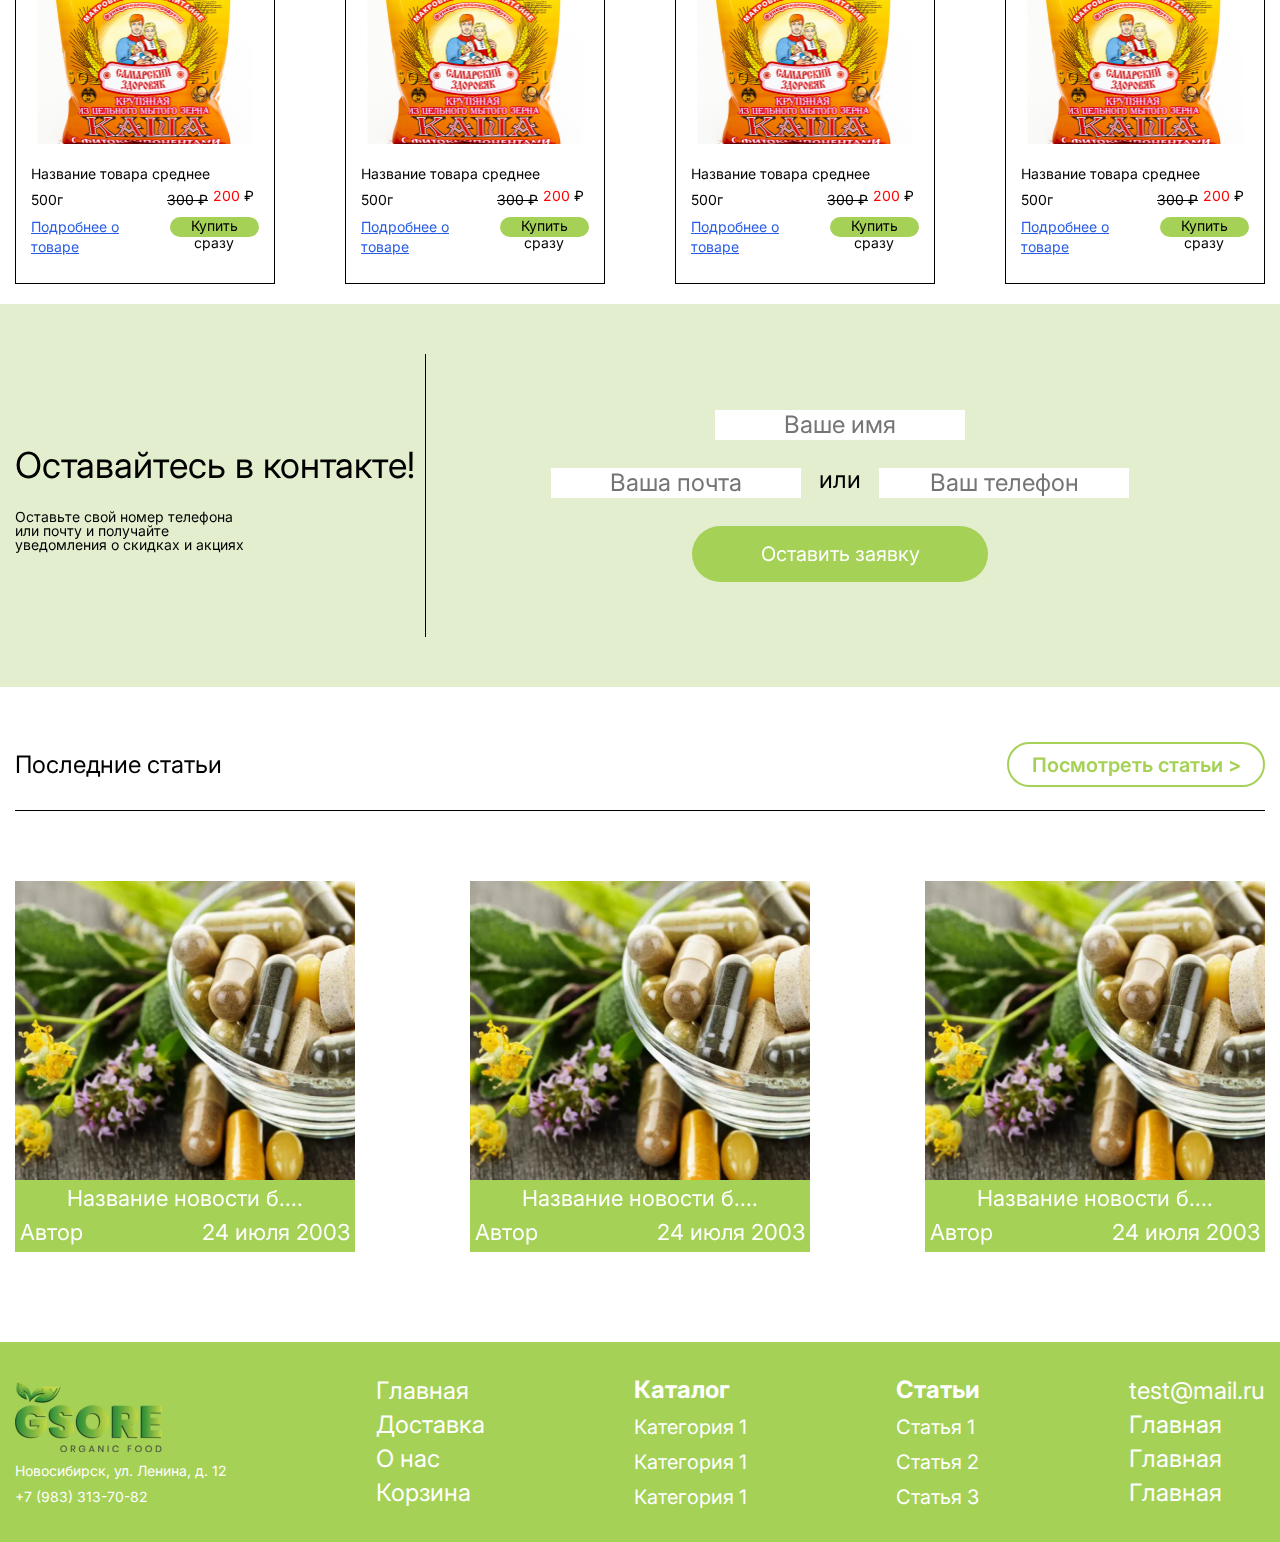
==== commit ca58c0d3: "Корзинка половинка" ====
--- a/src/index.html
+++ b/src/index.html
@@ -322,17 +322,9 @@
 <footer>
     <div class="container footer_flex">
         <div class="footer_logo">
-            <svg width="147" height="72" viewBox="0 0 147 72" fill="none" xmlns="http://www.w3.org/2000/svg" xmlns:xlink="http://www.w3.org/1999/xlink">
-                <rect width="147" height="72" fill="url(#pattern0)"/>
-                <defs>
-                    <pattern id="pattern0" patternContentUnits="objectBoundingBox" width="1" height="1">
-                        <use xlink:href="#image0_24_161" transform="translate(0 -0.00529543) scale(0.00334448 0.00682832)"/>
-                    </pattern>
-                    <image id="image0_24_161" width="299" height="148" xlink:href="[data-uri]"/>
-                </defs>
-            </svg>
-        <p class="footer_address footer_text">Новосибирск, ул. Ленина, д. 12</p>
-        <p class="footer_tel footer_text">+7 (983) 313-70-82</p>
+            <img id="logo1" src="img/logo.png" alt="Oops">
+            <p class="footer_address footer_text">Новосибирск, ул. Ленина, д. 12</p>
+            <p class="footer_tel footer_text">+7 (983) 313-70-82</p>
 
         </div>
         <div class="footer_nav">
--- a/src/css/style.css
+++ b/src/css/style.css
@@ -101,7 +101,7 @@
     align-self: center;
 }
 
-#logo{
+#logo,#logo1{
     width: 147px;
     height: 72px;
 }
@@ -505,6 +505,7 @@
     color: white;
     text-align: center;
     border-radius: 50px;
+    font-size: 20px;
 }
 
 footer{
@@ -670,11 +671,66 @@
     padding: 50px 0;
 }
 
+.hero_cart{
+    padding-bottom: 100px;
+}
+
+.ordering_row{
+    display: flex;
+    flex-flow: row wrap;
+    justify-content: space-between;
+    padding-top: 40px;
+}
+
+.ordering_form,.shipping,.ordering_price{
+    padding-top: 11px;
+}
+
+.ordering_text{
+    font-weight: 400;
+    font-size: 14px;
+    padding-bottom: 7px;
+}
+
+.ordering_input{
+    background: #E3EECE;
+    height: 30px;
+    width: 316px;
+}
+
+.shipping_title{
+    font-size: 24px;
+    font-weight: 600;
+    letter-spacing: 0em;
+    text-align: center;
+}
+
+.shipping_container{
+    padding-top: 20px;
+}
+
+.shipping_text{
+    font-size: 14px;
+    font-weight: 400;
+    letter-spacing: 0em;
+    text-align: center;
+
+}
+
+.total_price{
+    font-size: 32px;
+    font-weight: 600;
+    letter-spacing: 0em;
+    text-align: center;
+    padding: 20px 0 50px 0;
+}
+
 @media (min-width: 992px) {
     #menu, .mobile_header{
         display: none;
     }
 }
+
 @media (max-width: 991px) {
     .comp_header{
         display: none;
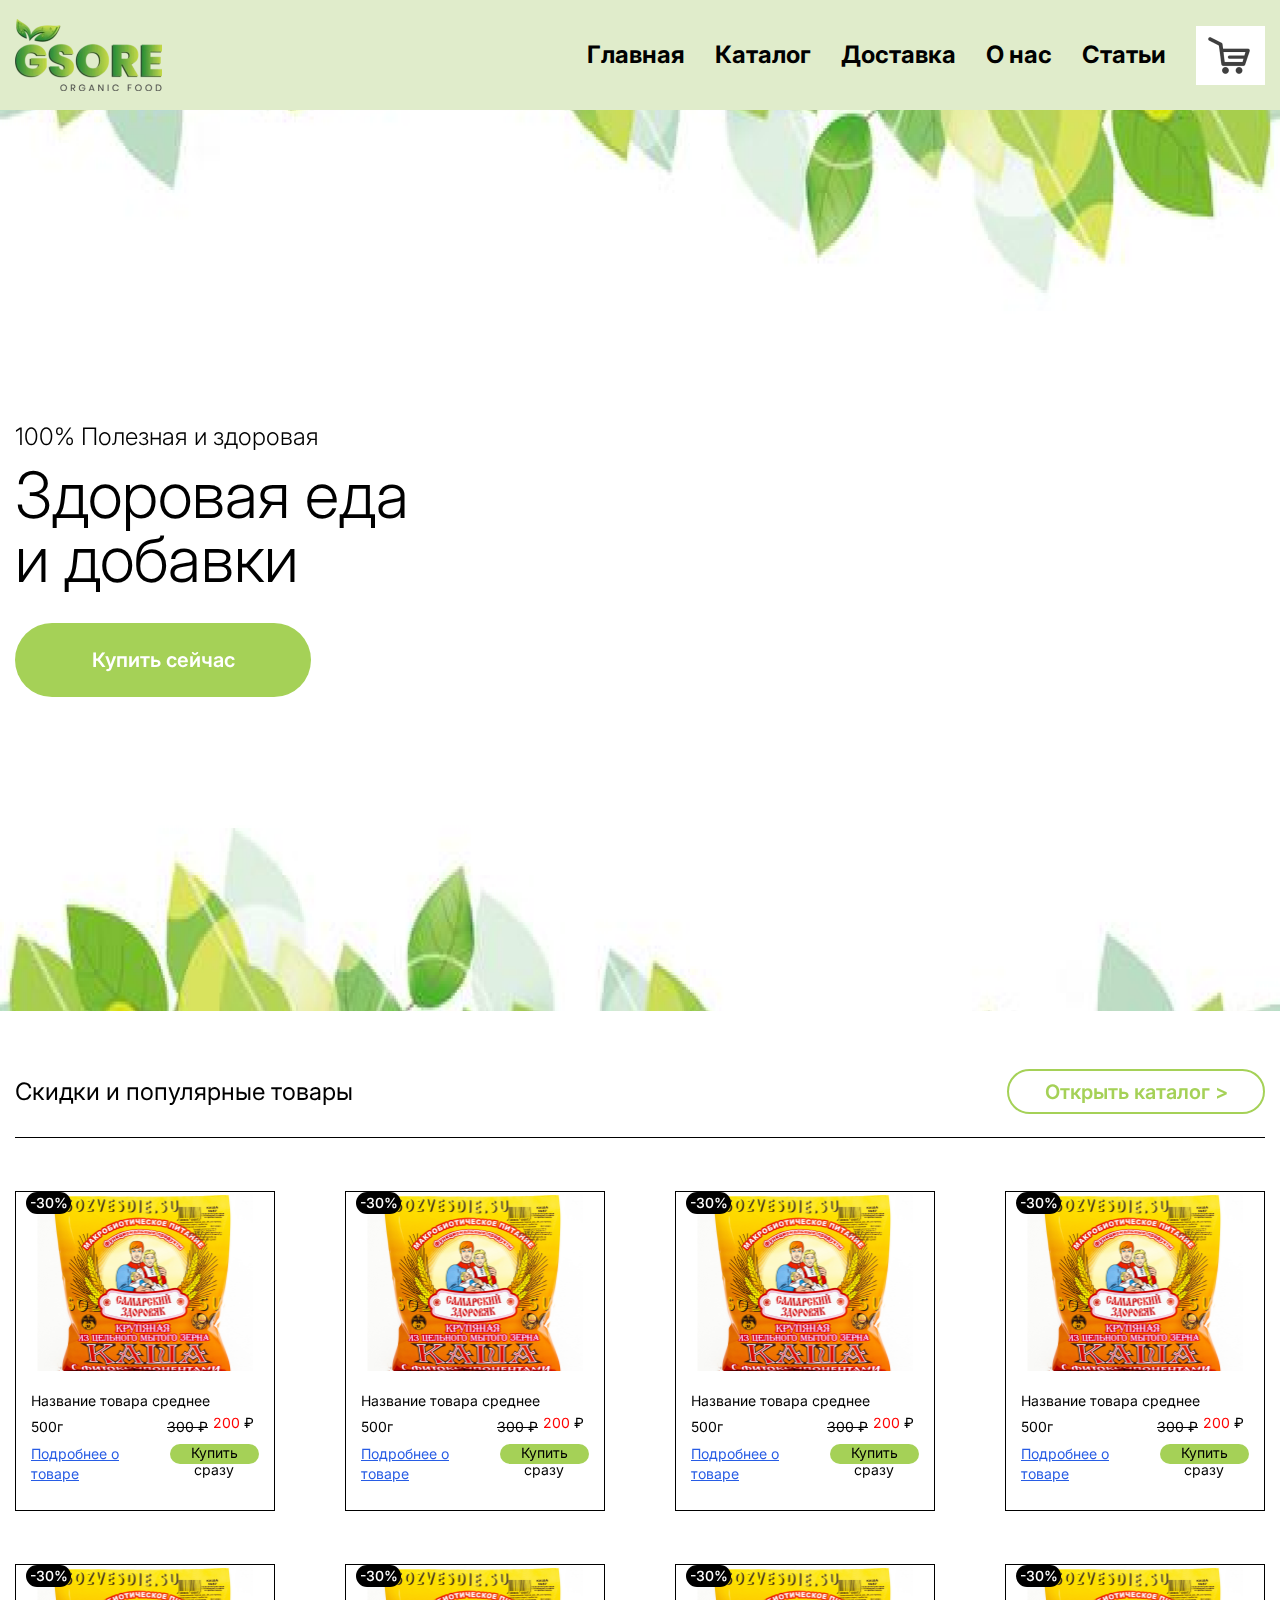
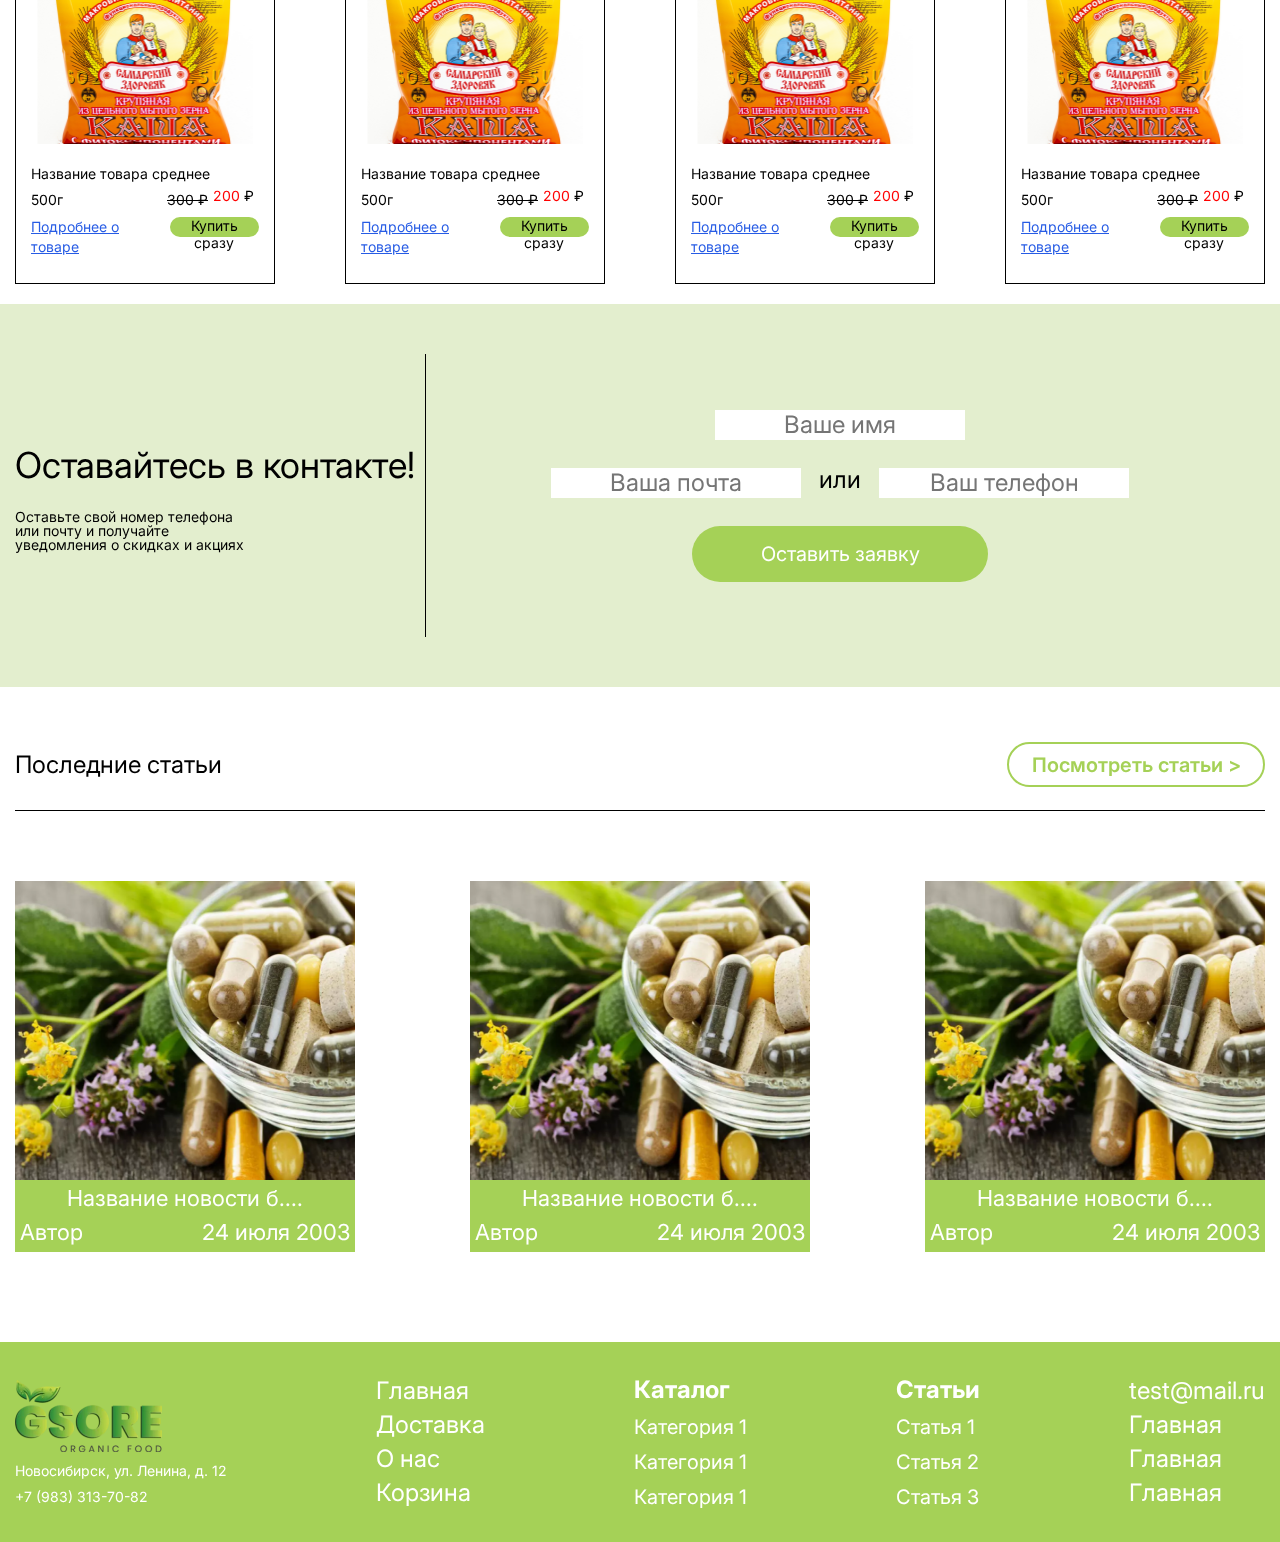
==== commit 86678391: "чуть чуть изменений" ====
--- a/src/index.html
+++ b/src/index.html
@@ -17,8 +17,6 @@
         <a href="#" class="nav-text">Доставка</a>
         <a href="#" class="nav-text">О нас</a>
         <a href="news.html" class="nav-text">Статьи</a>
-        <a  href="cart.html" class="nav-cart"><img src="img/cart.png"  class="nav-cart" alt="Oops im sorry">
-        </a>
     </div>
 </nav>
 <header class="comp_header">
@@ -49,19 +47,22 @@
                 </defs>
             </svg>
             </div>
-            <button class="toggle-button burger">
-                <svg  width="33" height="4" viewBox="0 0 33 4" fill="none" xmlns="http://www.w3.org/2000/svg">
-                    <rect y="0.461548" width="33" height="3.07692" fill="white"/>
-                </svg>
-                <div class="invisible"></div>
-                <svg  width="33" height="4" viewBox="0 0 33 4" fill="none" xmlns="http://www.w3.org/2000/svg">
-                    <rect y="0.461548" width="33" height="3.07692" fill="white"/>
-                </svg>
-                <div class="invisible"></div>
-                <svg  width="33" height="4" viewBox="0 0 33 4" fill="none" xmlns="http://www.w3.org/2000/svg">
-                    <rect y="0.461548" width="33" height="3.07692" fill="white"/>
-                </svg>
-            </button>
+            <div class="together">
+                <a  href="cart.html" class="nav-cart1"><img src="img/cart.png"  class="nav-cart1" alt="Oops im sorry"></a>
+                <button class="toggle-button burger">
+                    <svg  width="33" height="4" viewBox="0 0 33 4" fill="none" xmlns="http://www.w3.org/2000/svg">
+                        <rect y="0.461548" width="33" height="3.07692" fill="white"/>
+                    </svg>
+                    <div class="invisible"></div>
+                    <svg  width="33" height="4" viewBox="0 0 33 4" fill="none" xmlns="http://www.w3.org/2000/svg">
+                        <rect y="0.461548" width="33" height="3.07692" fill="white"/>
+                    </svg>
+                    <div class="invisible"></div>
+                    <svg  width="33" height="4" viewBox="0 0 33 4" fill="none" xmlns="http://www.w3.org/2000/svg">
+                        <rect y="0.461548" width="33" height="3.07692" fill="white"/>
+                    </svg>
+                </button>
+            </div>
         </div>
     </header>
     <section class="hero">
@@ -318,41 +319,42 @@
             </div>
         </div>
     </section>
+    <footer>
+        <div class="container footer_flex">
+            <div class="footer_logo">
+                <img id="logo1" src="img/logo.png" alt="Oops">
+                <p class="footer_address footer_text">Новосибирск, ул. Ленина, д. 12</p>
+                <p class="footer_tel footer_text">+7 (983) 313-70-82</p>
+
+            </div>
+            <div class="footer_nav">
+                <a href="#" class="href_text">Главная</a>
+                <a href="#" class="href_text lol">Доставка</a>
+                <a href="#" class="href_text lol">О нас</a>
+                <a href="#" class="href_text lol">Корзина</a>
+            </div>
+            <div class="footer_catalog">
+                <a href="#" class="footer_title">Каталог</a>
+                <a href="#" class="footer_category">Категория 1</a>
+                <a href="#" class="footer_category">Категория 1</a>
+                <a href="#" class="footer_category">Категория 1</a>
+            </div>
+            <div class="footer_articles">
+                <a href="#" class="footer_title">Статьи</a>
+                <a href="#" class="footer_articlesS">Статья 1</a>
+                <a href="#" class="footer_articlesS">Статья 2</a>
+                <a href="#" class="footer_articlesS">Статья 3</a>
+            </div>
+            <div class="footer_mail">
+                <a href="#" class="href_text">test@mail.ru</a>
+                <a href="#" class="href_text lol">Главная</a>
+                <a href="#" class="href_text lol">Главная</a>
+                <a href="#" class="href_text lol">Главная</a>
+            </div>
+        </div>
+    </footer>
 </main>
-<footer>
-    <div class="container footer_flex">
-        <div class="footer_logo">
-            <img id="logo1" src="img/logo.png" alt="Oops">
-            <p class="footer_address footer_text">Новосибирск, ул. Ленина, д. 12</p>
-            <p class="footer_tel footer_text">+7 (983) 313-70-82</p>
 
-        </div>
-        <div class="footer_nav">
-            <a href="#" class="href_text">Главная</a>
-            <a href="#" class="href_text lol">Доставка</a>
-            <a href="#" class="href_text lol">О нас</a>
-            <a href="#" class="href_text lol">Корзина</a>
-        </div>
-        <div class="footer_catalog">
-            <a href="#" class="footer_title">Каталог</a>
-            <a href="#" class="footer_category">Категория 1</a>
-            <a href="#" class="footer_category">Категория 1</a>
-            <a href="#" class="footer_category">Категория 1</a>
-        </div>
-        <div class="footer_articles">
-            <a href="#" class="footer_title">Статьи</a>
-            <a href="#" class="footer_articlesS">Статья 1</a>
-            <a href="#" class="footer_articlesS">Статья 2</a>
-            <a href="#" class="footer_articlesS">Статья 3</a>
-        </div>
-        <div class="footer_mail">
-            <a href="#" class="href_text">test@mail.ru</a>
-            <a href="#" class="href_text lol">Главная</a>
-            <a href="#" class="href_text lol">Главная</a>
-            <a href="#" class="href_text lol">Главная</a>
-        </div>
-    </div>
-</footer>
 <script src="js/slideout.min.js"></script>
 <script>
     var slideout = new Slideout({
--- a/src/css/style.css
+++ b/src/css/style.css
@@ -11,16 +11,19 @@
 }
 
 .comp_header{
+    position: fixed;
+    z-index: 200;
     height: 110px;
     width: 100%;
     background-color: #E0ECCB;
 }
 
 .mobile_header{
+    position: fixed;
+    z-index: 200;
     height: 62px;
     width: 100%;
     background-color: #E0ECCB;
-
 }
 
 .mob_burger{
@@ -70,6 +73,8 @@
 
 #panel{
     width: 100%;
+    position: absolute;
+    top: 110px;
 }
 
 .burger{
@@ -77,6 +82,11 @@
     display: flex;
     flex-flow: column;
     background: none;
+}
+
+.together{
+    display: flex;
+    flex-flow: row;
 }
 
 .invisible{
@@ -130,6 +140,13 @@
 .nav-cart{
     width: 69px;
     height: 59px;
+    align-self: center;
+}
+
+.nav-cart1{
+    width: 44px;
+    height: 28px;
+    padding-right: 15px;
     align-self: center;
 }
 
@@ -732,7 +749,52 @@
 }
 
 @media (max-width: 991px) {
+    .mobile_header{
+        position: unset;
+    }
+    #panel{
+        top: 0;
+    }
     .comp_header{
         display: none;
     }
-}
+    .contacts{
+        height: auto;
+    }
+    .contacts_flex{
+        flex-flow: column;
+    }
+    .contact_title_container{
+        border-right: none;
+        width: 100%;
+        text-align: center;
+        border-bottom: 2px solid black;
+        height: auto;
+    }
+    .forms{
+        padding-top: 17px;
+        margin-left: 0;
+    }
+    .stay{
+        padding: 15px 0 10px 0;
+    }
+    .description{
+        padding-bottom:10px;
+        padding-right: 0;
+    }
+    .form_height{
+        width: 132px;
+        height: 25px;
+    }
+    .form_text{
+        font-size: 12px;
+    }
+    .submit_application_{
+        width: 145px;
+        height: 30px;
+        font-size: 14px;
+    }
+    .submit_application{
+        padding-bottom: 30px;
+    }
+}
